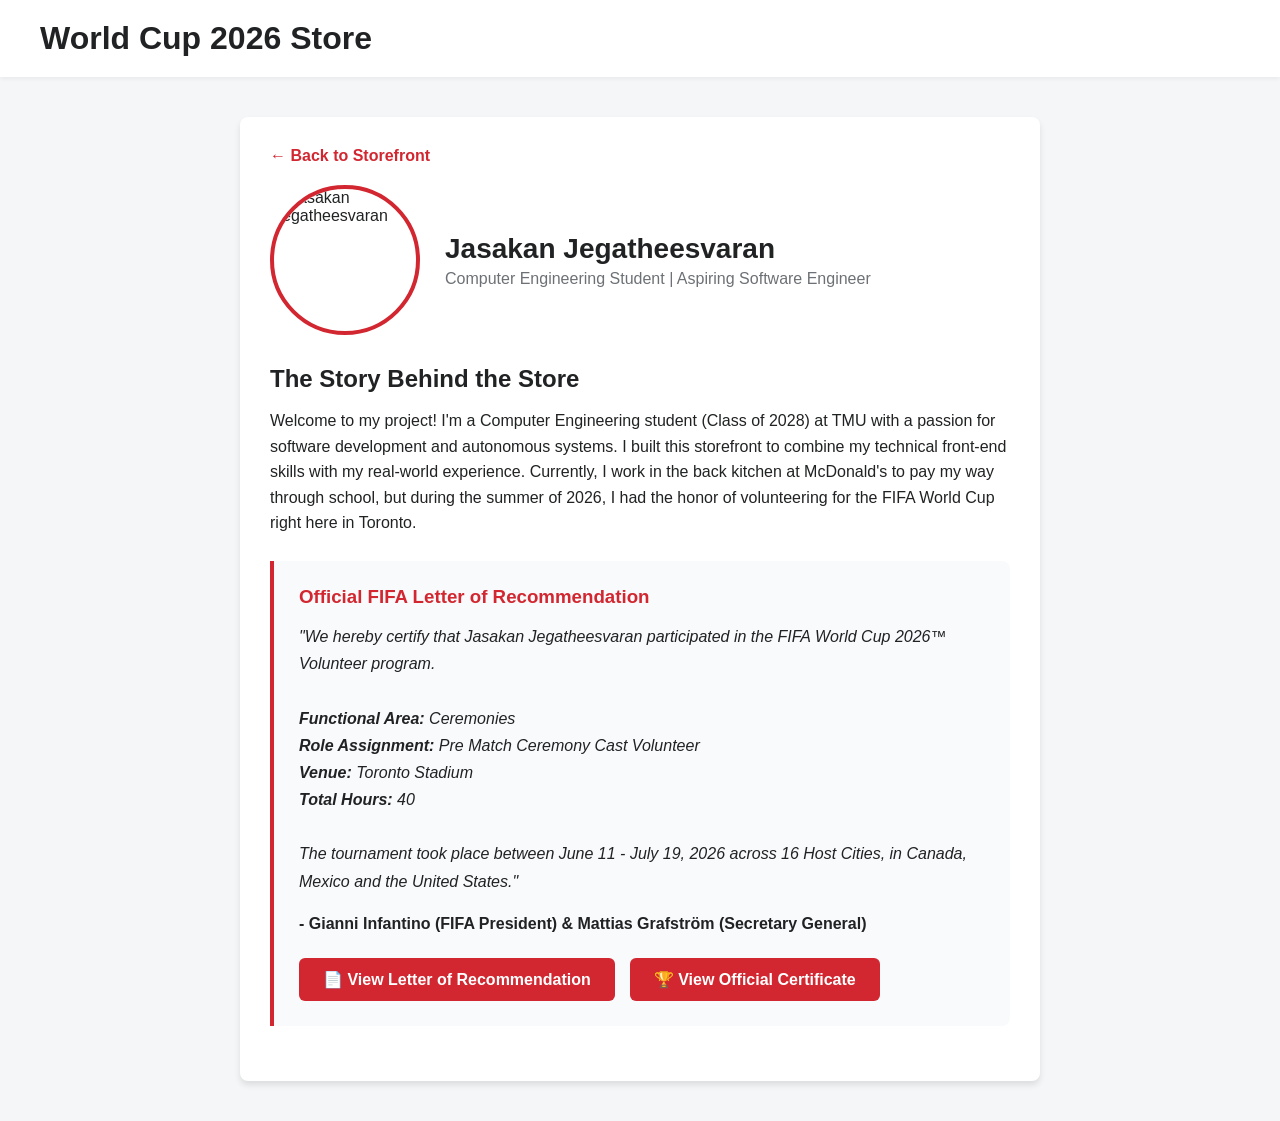
==== about.html @ 01301735 "Add files via upload" ====
<!DOCTYPE html>
<html lang="en">
<head>
    <meta charset="UTF-8">
    <meta name="viewport" content="width=device-width, initial-scale=1.0">
    <title>About the Developer - Jasakan</title>
    <link rel="stylesheet" href="style.css">
    <style>
        .about-container { max-width: 800px; margin: 40px auto; padding: 30px; background: white; border-radius: 8px; box-shadow: 0 4px 6px rgba(0,0,0,0.1); }
        .ceo-header { display: flex; gap: 25px; align-items: center; margin-bottom: 30px; flex-wrap: wrap; }
        .ceo-image { width: 150px; height: 150px; border-radius: 50%; object-fit: cover; border: 4px solid var(--primary-color); }
        .ceo-info h1 { margin-bottom: 5px; font-size: 28px; }
        .ceo-info p { color: var(--text-light); font-size: 16px; }
        .doc-box { background: #f9fafb; border-left: 4px solid var(--primary-color); padding: 25px; margin: 25px 0; border-radius: 0 8px 8px 0; }
        .doc-box h3 { margin-bottom: 15px; color: var(--primary-color); }
        .signature { font-weight: bold; margin-top: 20px; color: var(--text-dark); }
        .back-link { display: inline-block; margin-bottom: 20px; color: var(--primary-color); text-decoration: none; font-weight: bold; }
        .back-link:hover { text-decoration: underline; }
        .embed-container { margin-top: 25px; display: flex; gap: 15px; flex-wrap: wrap; }
        .btn { padding: 12px 24px; background: var(--primary-color); color: white; text-decoration: none; border-radius: 6px; font-weight: bold; transition: opacity 0.2s; }
        .btn:hover { opacity: 0.9; }
    </style>
</head>
<body>
    <header>
        <div class="header-container">
            <h1>World Cup 2026 Store</h1>
        </div>
    </header>
    <main>
        <div class="about-container">
            <a href="index.html" class="back-link">← Back to Storefront</a>
            
            <div class="ceo-header">
                <img src="CEO.jpg" alt="Jasakan Jegatheesvaran" class="ceo-image">
                <div class="ceo-info">
                    <h1>Jasakan Jegatheesvaran</h1>
                    <p>Computer Engineering Student | Aspiring Software Engineer</p>
                </div>
            </div>
            
            <h2>The Story Behind the Store</h2>
            <p style="margin: 15px 0; line-height: 1.6; color: var(--text-dark);">
                Welcome to my project! I'm a Computer Engineering student (Class of 2028) at TMU with a passion for software development and autonomous systems. I built this storefront to combine my technical front-end skills with my real-world experience. Currently, I work in the back kitchen at McDonald's to pay my way through school, but during the summer of 2026, I had the honor of volunteering for the FIFA World Cup right here in Toronto.
            </p>
            
            <div class="doc-box">
                <h3>Official FIFA Letter of Recommendation</h3>
                <p style="font-style: italic; line-height: 1.7; color: var(--text-dark);">
                    "We hereby certify that Jasakan Jegatheesvaran participated in the FIFA World Cup 2026™ Volunteer program.<br><br>
                    <strong>Functional Area:</strong> Ceremonies<br>
                    <strong>Role Assignment:</strong> Pre Match Ceremony Cast Volunteer<br>
                    <strong>Venue:</strong> Toronto Stadium<br>
                    <strong>Total Hours:</strong> 40<br><br>
                    The tournament took place between June 11 - July 19, 2026 across 16 Host Cities, in Canada, Mexico and the United States."
                </p>
                <p class="signature">- Gianni Infantino (FIFA President) & Mattias Grafström (Secretary General)</p>
                
                <div class="embed-container">
                    <a href="FIFA Letter of Recommendation .pdf" target="_blank" class="btn">📄 View Letter of Recommendation</a>
                    <a href="FIFA World Cup 2026 Volunteer Certificate .pdf" target="_blank" class="btn">🏆 View Official Certificate</a>
                </div>
            </div>
        </div>
    </main>
</body>
</html>
---- style.css ----
:root {
    --primary-color: #D22730; /* World Cup Red */
    --background-color: #f4f6f8;
    --card-bg: #ffffff;
    --text-dark: #202223;
    --text-light: #6d7175;
}

* {
    margin: 0;
    padding: 0;
    box-sizing: border-box;
    font-family: -apple-system, BlinkMacSystemFont, "Segoe UI", Roboto, Helvetica, Arial, sans-serif;
}

body {
    background-color: var(--background-color);
    color: var(--text-dark);
}

header {
    background-color: var(--card-bg);
    box-shadow: 0 2px 4px rgba(0,0,0,0.05);
    position: sticky;
    top: 0;
    z-index: 100;
    padding: 20px;
}

.header-container {
    max-width: 1200px;
    margin: 0 auto;
    display: flex;
    flex-wrap: wrap;
    justify-content: space-between;
    align-items: center;
    gap: 15px;
}

.controls {
    display: flex;
    gap: 10px;
    flex-wrap: wrap;
}

input, select {
    padding: 10px;
    border: 1px solid #c9cccf;
    border-radius: 4px;
    font-size: 14px;
    outline: none;
}

input:focus, select:focus {
    border-color: var(--primary-color);
}

main {
    max-width: 1200px;
    margin: 40px auto;
    padding: 0 20px;
}

#loading-spinner {
    text-align: center;
    font-size: 18px;
    color: var(--text-light);
}

.hidden {
    display: none !important;
}

/* Responsive Grid Setup */
.grid-container {
    display: grid;
    grid-template-columns: repeat(auto-fill, minmax(250px, 1fr));
    gap: 25px;
}

/* Product Card Styling */
.product-card {
    background: var(--card-bg);
    border-radius: 8px;
    padding: 20px;
    box-shadow: 0 1px 3px rgba(0,0,0,0.1);
    transition: transform 0.2s, box-shadow 0.2s;
    display: flex;
    flex-direction: column;
}

.product-card:hover {
    transform: translateY(-5px);
    box-shadow: 0 8px 15px rgba(0,0,0,0.1);
}

.product-image {
    width: 100%;
    height: 200px;
    object-fit: contain;
    margin-bottom: 15px;
}

.product-title {
    font-size: 16px;
    font-weight: 600;
    margin-bottom: 10px;
    display: -webkit-box;
    -webkit-line-clamp: 2;
    -webkit-box-orient: vertical;
    overflow: hidden;
}

.product-category {
    font-size: 12px;
    color: var(--text-light);
    text-transform: uppercase;
    margin-bottom: 15px;
}

.product-price {
    font-size: 18px;
    font-weight: bold;
    color: var(--primary-color);
    margin-top: auto;
}
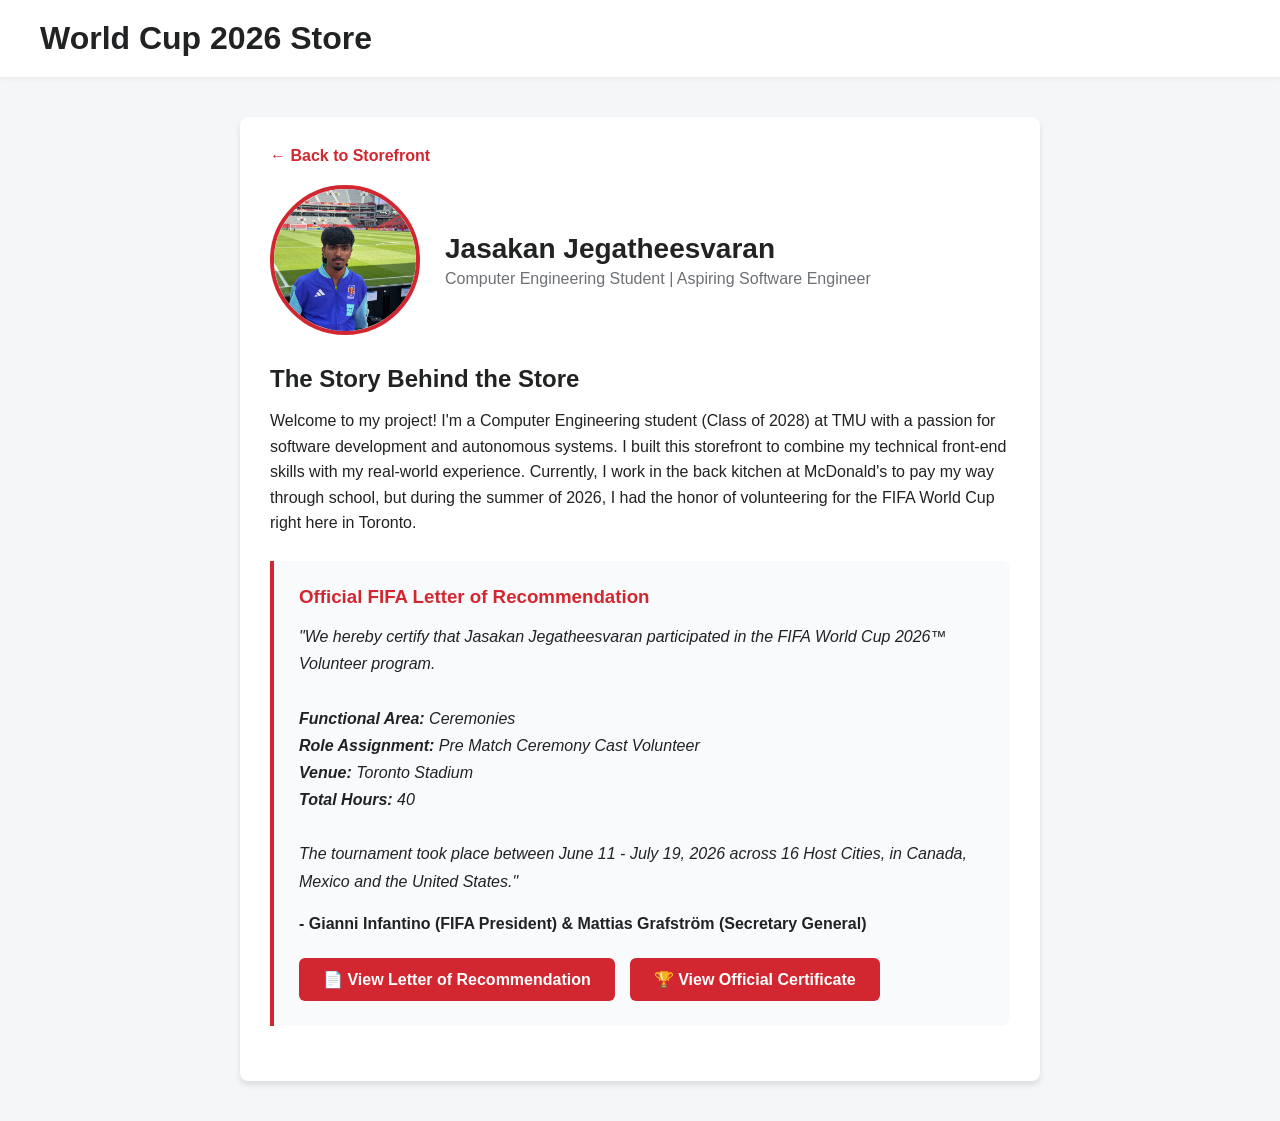
==== commit 68904c0f: "about.html" ====
--- a/about.html
+++ b/about.html
@@ -32,7 +32,7 @@
             <a href="index.html" class="back-link">← Back to Storefront</a>
             
             <div class="ceo-header">
-                <img src="CEO.jpg" alt="Jasakan Jegatheesvaran" class="ceo-image">
+                <img src="CEO.jpeg" alt="Jasakan Jegatheesvaran" class="ceo-image">
                 <div class="ceo-info">
                     <h1>Jasakan Jegatheesvaran</h1>
                     <p>Computer Engineering Student | Aspiring Software Engineer</p>
@@ -64,4 +64,4 @@
         </div>
     </main>
 </body>
-</html>+</html>
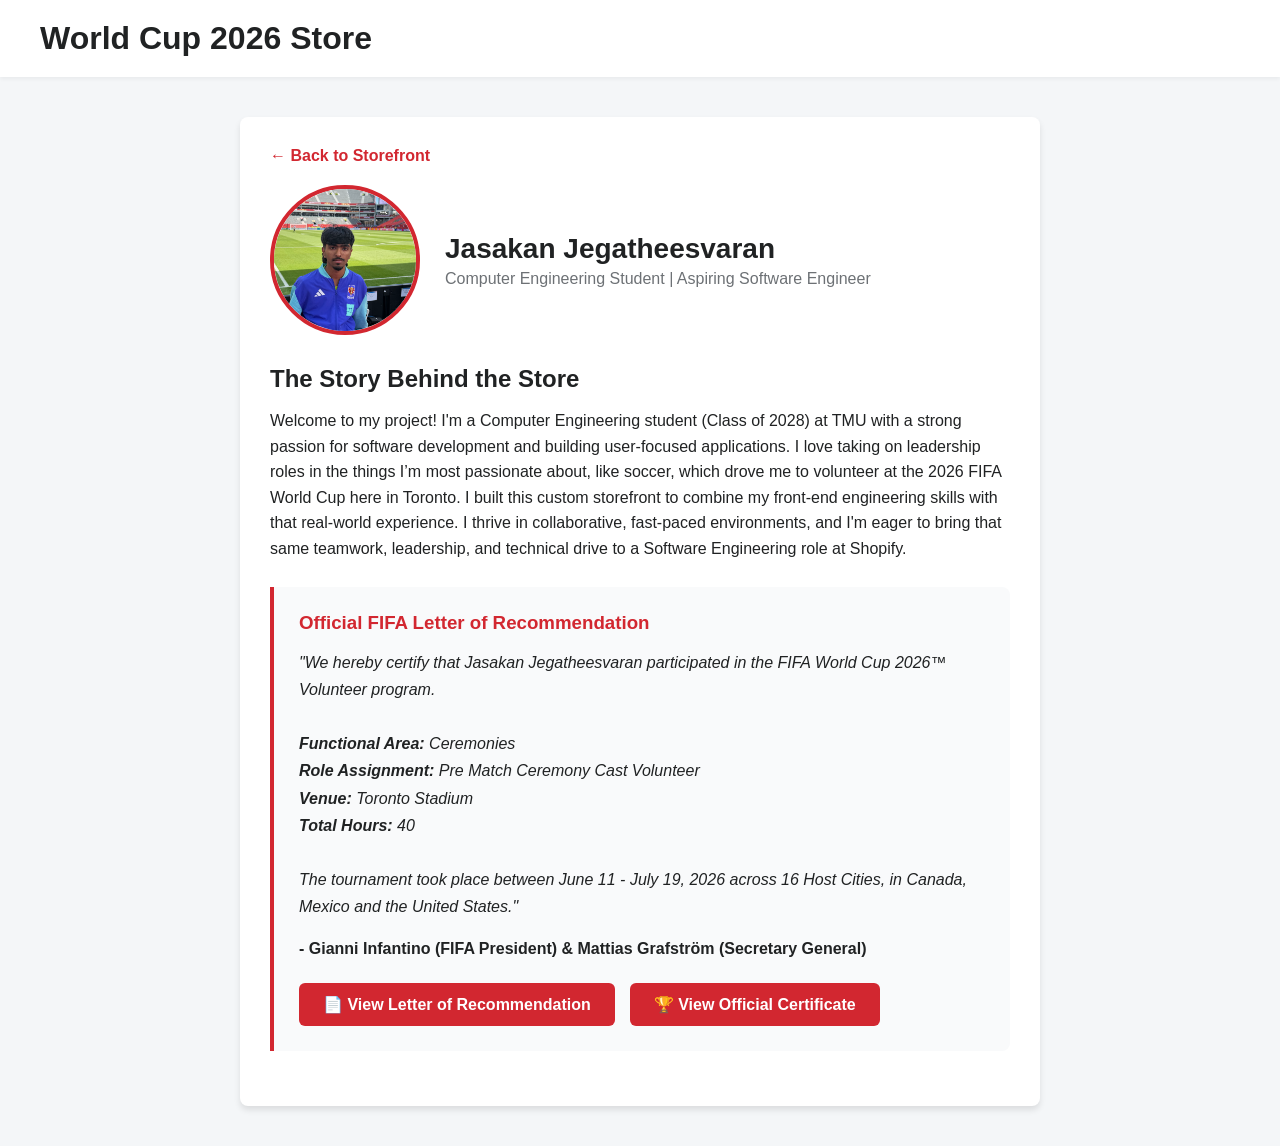
==== commit 2b02f879: "about.html" ====
--- a/about.html
+++ b/about.html
@@ -41,7 +41,7 @@
             
             <h2>The Story Behind the Store</h2>
             <p style="margin: 15px 0; line-height: 1.6; color: var(--text-dark);">
-                Welcome to my project! I'm a Computer Engineering student (Class of 2028) at TMU with a passion for software development and autonomous systems. I built this storefront to combine my technical front-end skills with my real-world experience. Currently, I work in the back kitchen at McDonald's to pay my way through school, but during the summer of 2026, I had the honor of volunteering for the FIFA World Cup right here in Toronto.
+                Welcome to my project! I'm a Computer Engineering student (Class of 2028) at TMU with a strong passion for software development and building user-focused applications. I love taking on leadership roles in the things I’m most passionate about, like soccer, which drove me to volunteer at the 2026 FIFA World Cup here in Toronto. I built this custom storefront to combine my front-end engineering skills with that real-world experience. I thrive in collaborative, fast-paced environments, and I'm eager to bring that same teamwork, leadership, and technical drive to a Software Engineering role at Shopify.
             </p>
             
             <div class="doc-box">
